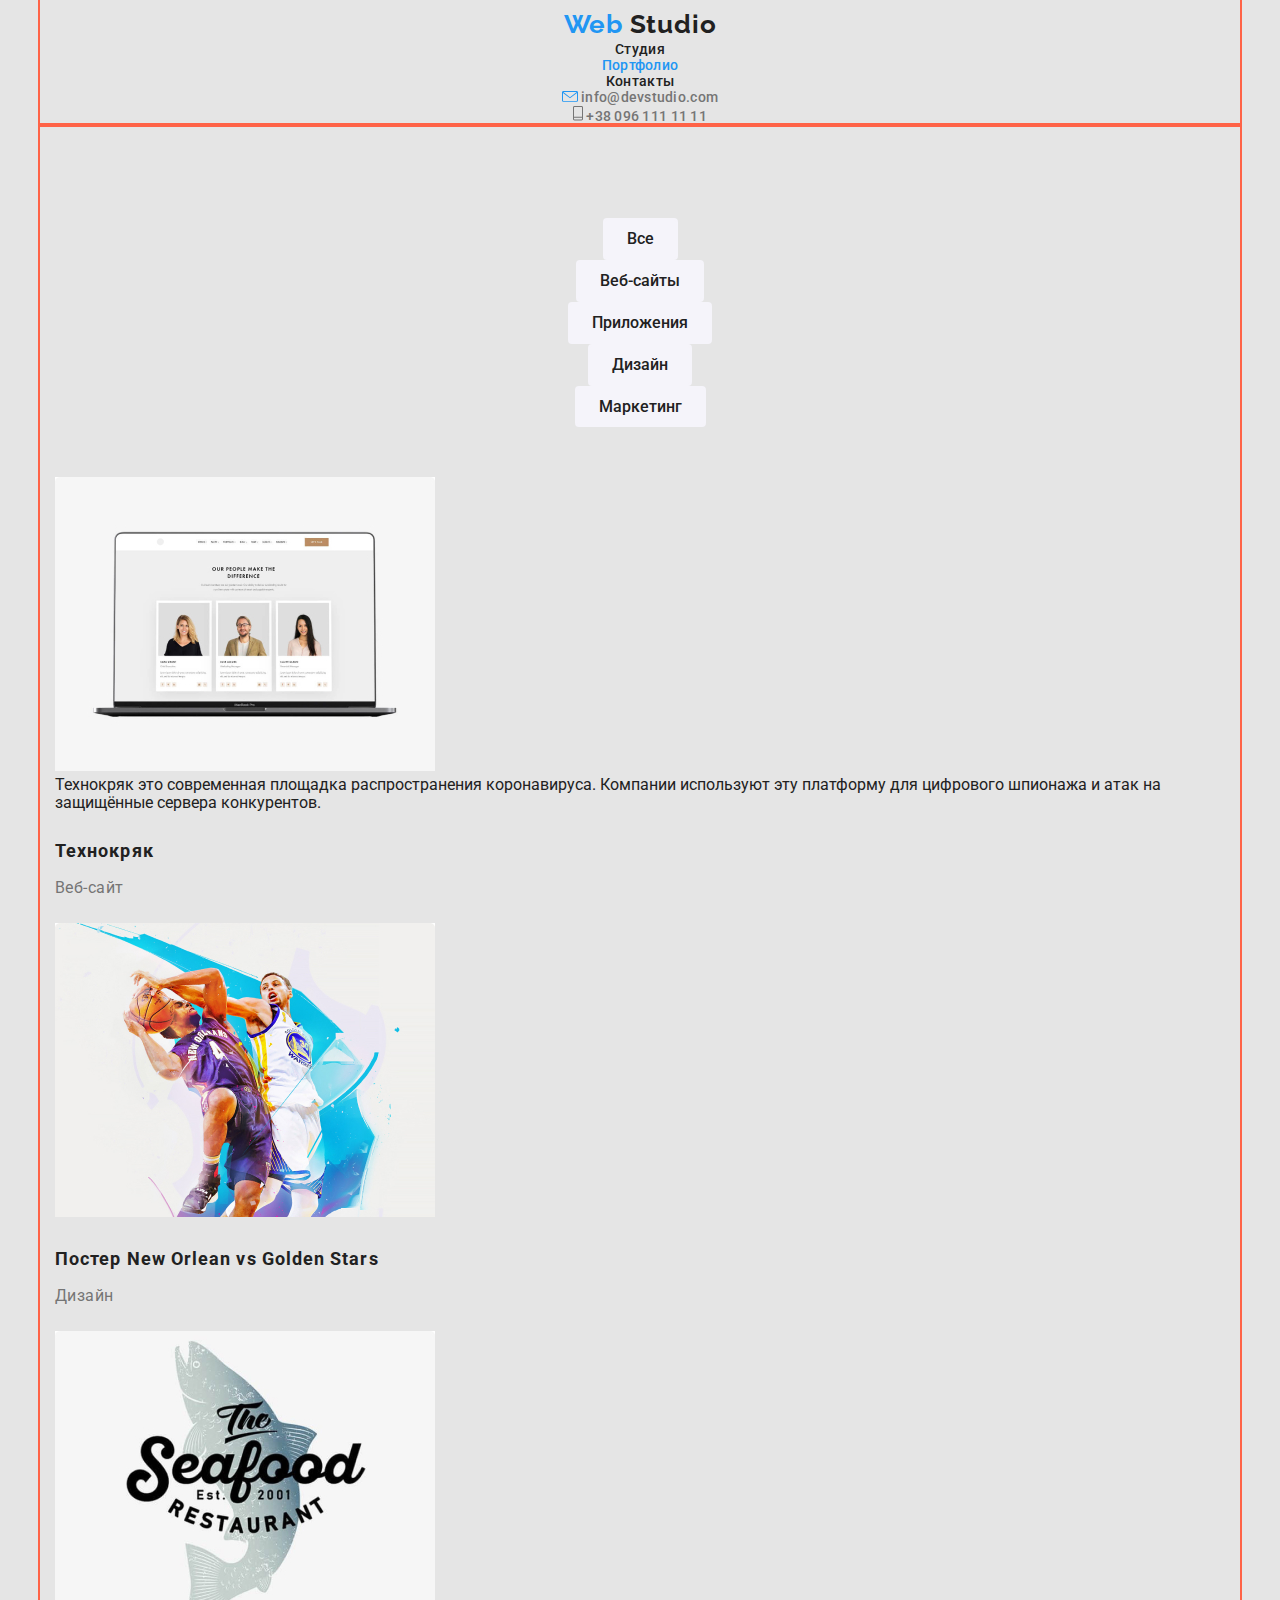
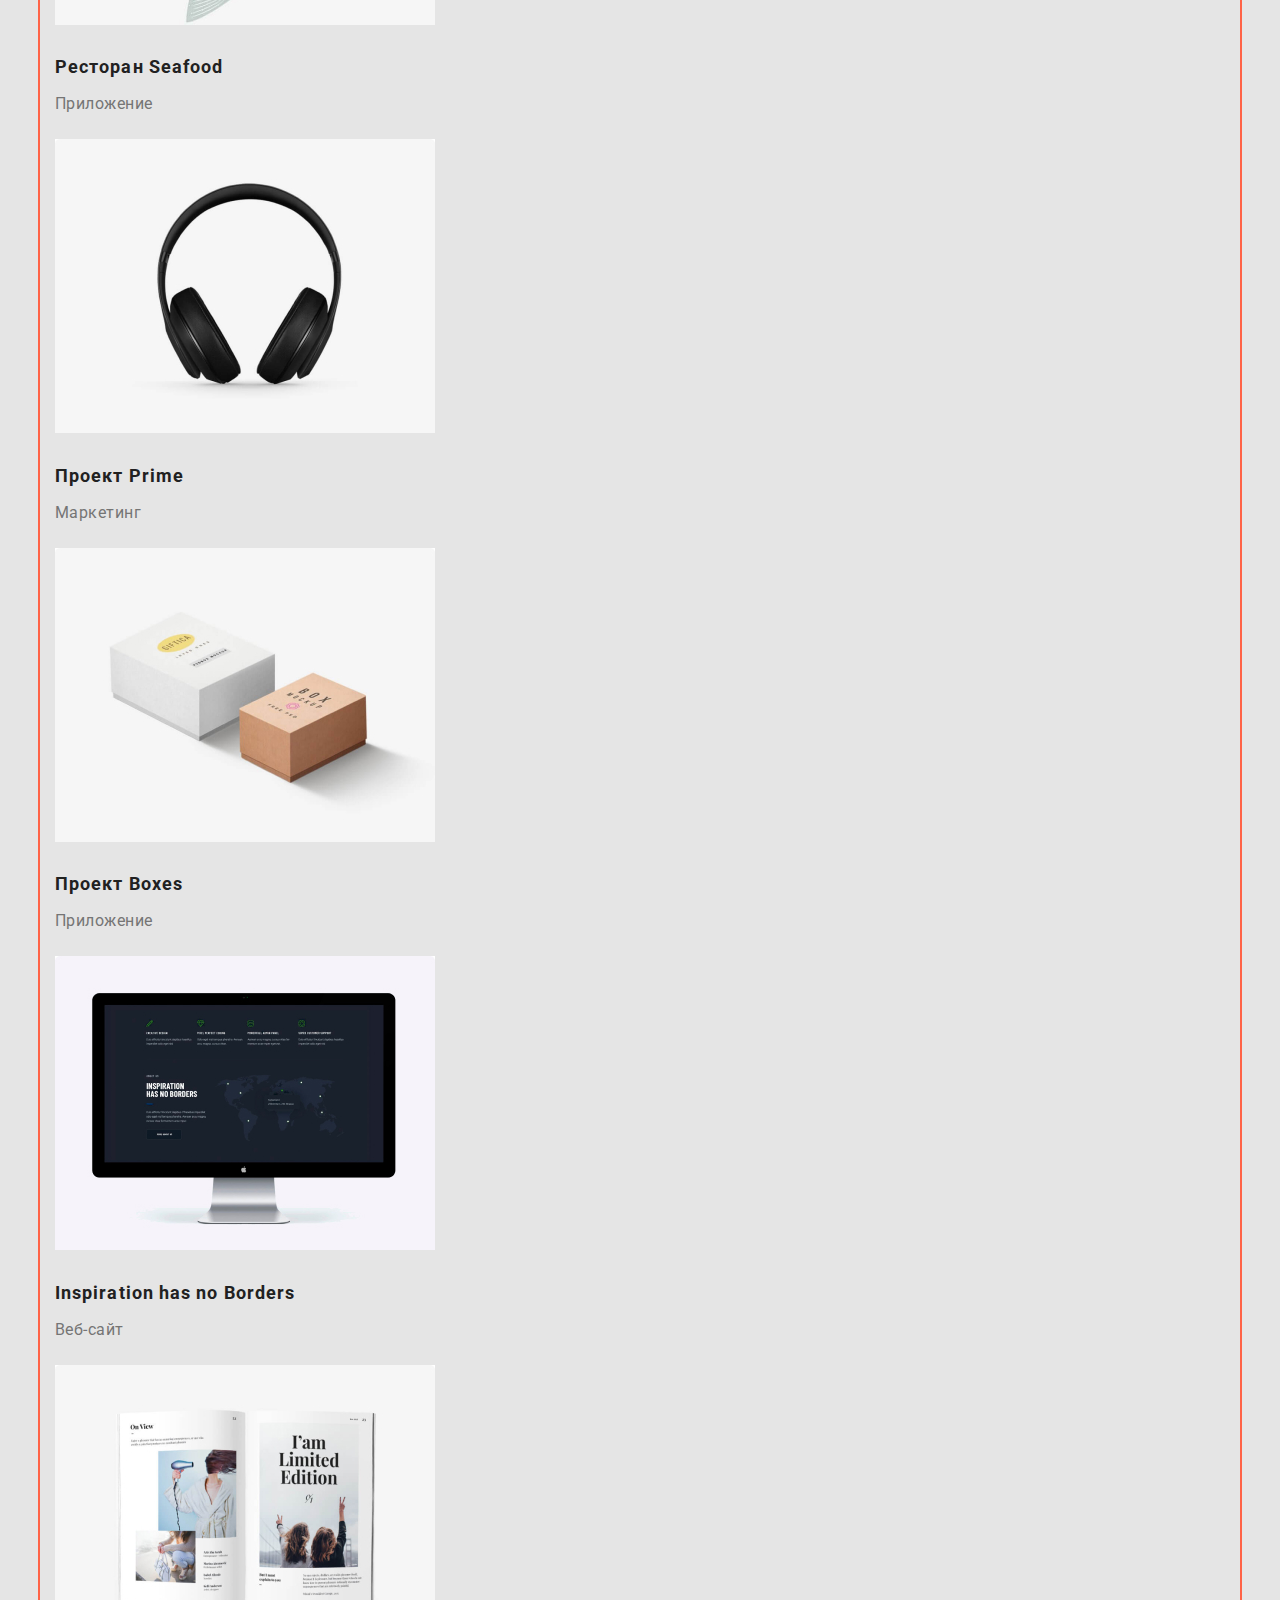
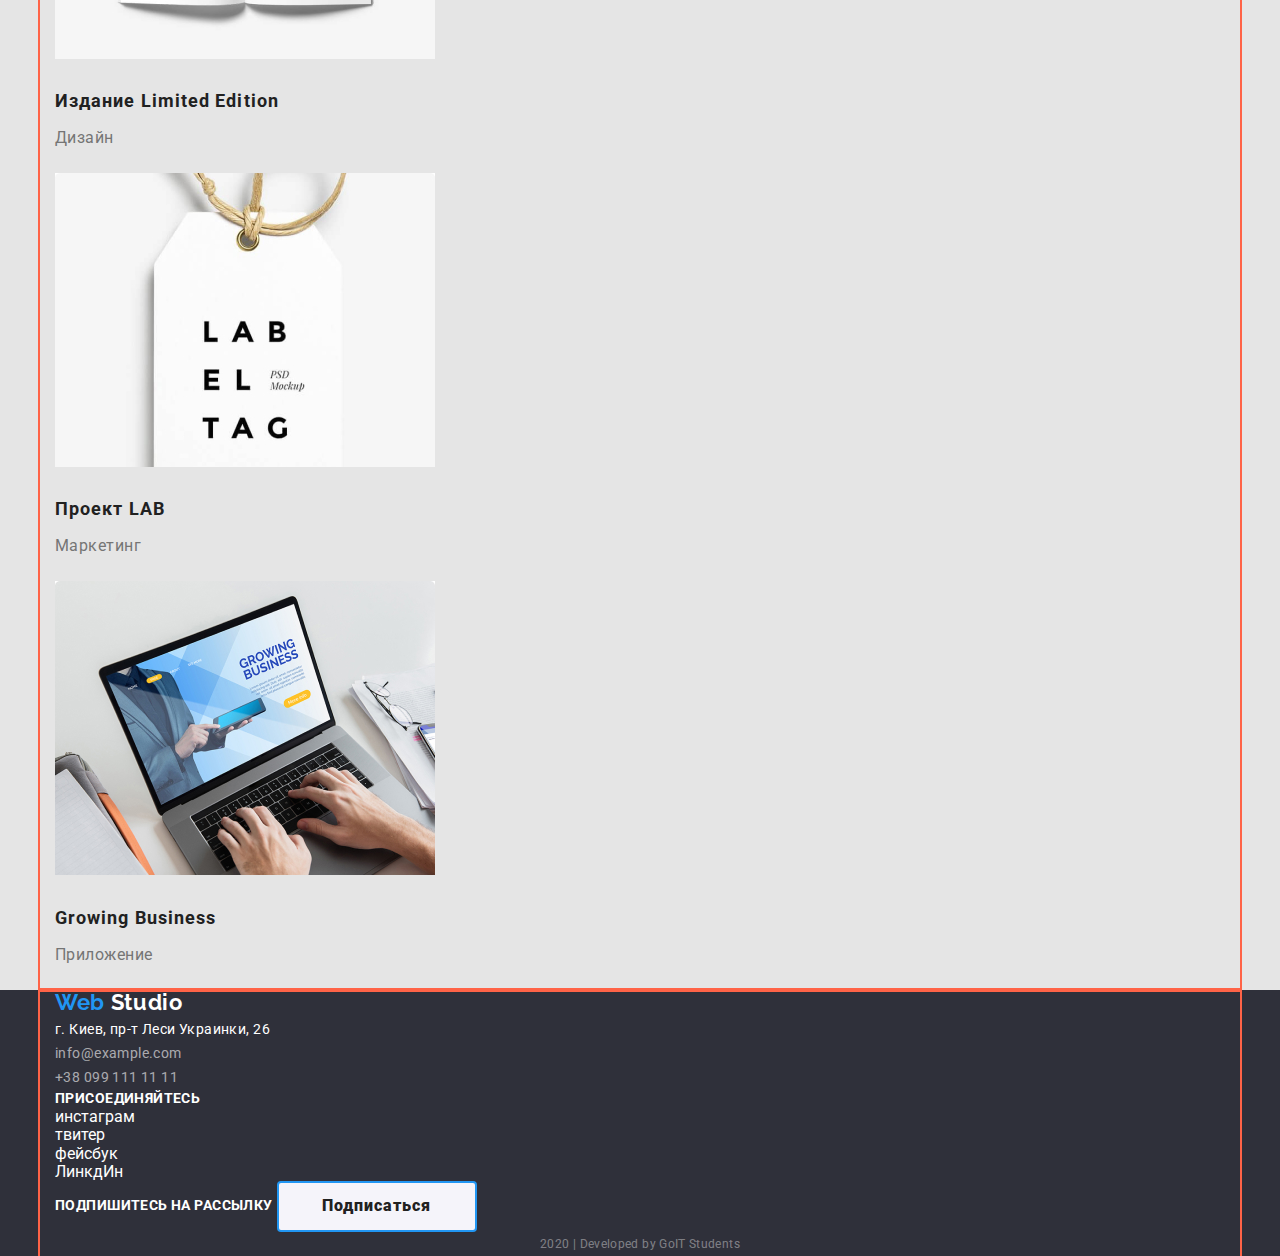
==== portfolio.html @ e2786490 "add old docs" ====
<!DOCTYPE html>
<html lang="ru">
<head>
    <meta charset="UTF-8">
    <meta name="viewport" content="width=device-width, initial-scale=1.0">
    <title>goit-markup-hw-02</title>
    <link href="https://fonts.googleapis.com/css2?family=Raleway:wght@400;700;900&family=Roboto:wght@500;700;900&display=swap" rel="stylesheet">
    <link rel="stylesheet" href="https://cdnjs.cloudflare.com/ajax/libs/modern-normalize/0.6.0/modern-normalize.min.css">
    <link rel="stylesheet" href="./css/common.css">
    
    <link rel="stylesheet" href="./css/portfolio.css">
</head>
<body>
    <!--header-->
    <header class="header">
        <div class="container">
            <nav>
                <a href="" class="nav-logo"> 
                    <span class="web">
                        Web
                    </span>
                    Studio 
                </a>
                <ul class="nav-item navigation">
                    <li><a href="./index.html" class="nav-link">Студия</a></li>
                    <li><a href="./portfolio.html" class="nav-link current">Портфолио</a></li>
                    <li><a href="" class="nav-link">Контакты</a></li>
                </ul>
            </nav>
            <ul class="nav-item contacts">
                <li>
                    <a href="mailto:info@devstudio.com" class="header-contacts nav-link">
                        <img src="./img/vector(envelope).svg" alt="конверт">
                        info@devstudio.com
                    </a>
                </li>
                <li>
                    <a href="tel:+380961111111" class="header-contacts nav-link">
                        <img src="./img/vector(phone).svg" alt="телефон">
                        +38 096 111 11 11
                    </a>
                </li>
            </ul>
        </div>    
    </header>

    <main class="main-container">
        <!-- project-title -->
        <section>
             <!-- hidden header -->

             <div class="container">
                <h1 class="main-header">Поиск проектов</h1>
                    <ul class="project-nav">
                        <li><button type="button" class="button-secondary">Все</button></li>
                        <li><button type="button" class="button-secondary">Веб-сайты</button></li>
                        <li><button type="button" class="button-secondary">Приложения</button></li>
                        <li><button type="button" class="button-secondary">Дизайн</button></li>
                        <li><button type="button" class="button-secondary">Маркетинг</button></li>
                    </ul>
            
            <!-- project-list -->
                <h2 class="project-list">Список проектов</h2>
                <ul>
                    <li>
                        <a href="#">
                            <img src="./img/portfolio/technokryak.jpg" alt="Технокряк вэб-сайт">
                            <p>
                                Технокряк это современная площадка распространения коронавируса. 
                                Компании используют эту платформу для цифрового шпионажа и атак на 
                                защищённые сервера конкурентов.
                            </p>
                            <h3 class="project-name">Технокряк</h3>
                            <p class="project-descriptoin">
                                Веб-сайт
                            </p>
                        </a>
                    </li>
                    <li>
                        <a href="#">
                            <img src="./img/portfolio/posterbasket.jpg" alt="Постер с баскетболистами">
                            
                            <h3 class="project-name">Постер 
                                <span lang="en">
                                    New Orlean vs Golden Stars
                                </span>
                            </h3>
                            <p class="project-descriptoin">
                                Дизайн
                            </p>
                        </a>
                    </li>
                    <li>
                        <a href="#">
                            <img src="./img/portfolio/seafoodrest.jpg" alt="Ресторан морской еды">
                            
                            <h3 class="project-name">Ресторан 
                                <span lang="en">
                                    Seafood
                                </span>
                            </h3>
                            <p class="project-descriptoin">
                                Приложение
                            </p>
                        </a>
                    </li>
                    <li>
                        <a href="#">
                            <img src="./img/portfolio/primeproject.jpg" alt="Наушники">
                            
                            <h3 class="project-name">Проект 
                                <span lang="en">
                                    Prime
                                </span>
                            </h3>
                            <p class="project-descriptoin">
                                Маркетинг
                            </p>
                        </a>
                    </li>
                    <li>
                        <a href="#">
                            <img src="./img/portfolio/projectboxes.jpg" alt="Коробки">
                            
                            <h3 class="project-name">Проект 
                                <span lang="en">
                                    Boxes
                                </span>
                            </h3>
                            <p class="project-descriptoin">
                                Приложение
                            </p>
                        </a>
                    </li>
                    <li>
                        <a href="#">
                            <img src="./img/portfolio/inspnoborders.jpg" alt="Монитор">
                            
                            <h3 class="project-name"> 
                                <span lang="en">
                                    Inspiration has no Borders
                                </span>
                            </h3>
                            <p class="project-descriptoin">
                                Веб-сайт
                            </p>
                        </a>
                    </li>
                    <li>
                        <a href="#">
                            <img src="./img/portfolio/limitededition.jpg" alt="Журнал">
                            
                            <h3 class="project-name"> 
                                Издание
                                <span lang="en">
                                    Limited Edition
                                </span>
                            </h3>
                            <p class="project-descriptoin">
                                Дизайн
                            </p>
                        </a>
                    </li>
                    <li>
                        <a href="#">
                            <img src="./img/portfolio/labproject.jpg" alt="Лейба">
                            
                            <h3 class="project-name"> 
                                Проект
                                <span lang="en">
                                    LAB
                                </span>
                            </h3>
                            <p class="project-descriptoin">
                                Маркетинг
                            </p>
                        </a>
                    </li>
                    <li>
                        <a href="#">
                            <img src="./img/portfolio/growingbuis.jpg" alt="Лейба">
                            
                            <h3 class="project-name"> 
                                <span lang="en">
                                    Growing Business
                                </span>
                            </h3>
                            <p class="project-descriptoin">
                                Приложение
                            </p>
                        </a>
                    </li>
                </ul>

            </section>
        </div>
    </main>

    <footer class="footer">

        <div class="container">
            <address class="address">
                <a href="" class="footer-logo">
                    <span class="web">
                        Web
                    </span>
                    Studio
                </a> <br>
                <span class="map-address">
                    г. Киев, пр-т Леси Украинки, 26
                </span> <br>
                <a href="mailto:info@example.com" class="contacts-address">info@example.com</a><br>
                <a href="tel:+380991111111" class="contacts-address">+38 099 111 11 11</a>
            </address>

            <b class="appeal">присоединяйтесь</b>
            
            <ul class="social-links">
                <li>
                    <a href="" class="footer-link" aria-label="ссылка на инстаграм">инстаграм</a>
                </li>
                <li>
                    <a href="" class="footer-link" aria-label="ссылка на твитер">твитер</a>
                </li>
                <li>
                    <a href="" class="footer-link" aria-label="ссылка на фейсбук">фейсбук</a>
                </li>
                <li>
                    <a href="" class="footer-link" aria-label="ссылка на ЛинкдИн">ЛинкдИн</a>
                </li>
            </ul>

            <b class="appeal">Подпишитесь на рассылку</b>

            <a href="" class="footer-button button">
                Подписаться
            </a>
            
            <p class="copyright">2020 | Developed by GoIT Students</p>
        </div>
    </footer>
</body>
</html>
---- css/common.css ----
/* Палитра */

:root {
    
    --primary-text-decoration: #212121;
    --secondary-text-color: #757575;
    --threatly-text-color: rgba(255, 255, 255, 0.6);
    --copyright-txt-color:rgba(255, 255, 255, 0.4);
    --title-text-decoration: #FFFFFF;

    --nav-bg-decoration: #FFFFFF;
    --hero-bg-decoration:rgba(47, 48, 58, 0.8);
    --main-bg-decoration:#E5E5E5;
    --team-bg-decoration:#F5F4FA;
    --footer-bg-decoration:#2F303A;
    --accent-color: #2196F3;

}

/* Общие значения */

a {
    color: var(--primary-text-decoration);
    text-decoration: none;
}

ul{
    margin: 0px;
    padding: 0px;
}

li {
    list-style: none;
}

body{
    background-color: var(--main-bg-decoration);
    font-family: 'Roboto', sans-serif;
    font-style: normal;
    font-weight: 400;
}

h1,h2,h3,p{
    margin: 0px;
    padding: 0px;
}

/* Задаем стиль Вэб Студио */

.nav-logo{
    font-family: 'Raleway', sans-serif;
    font-weight: 700;
    font-size: 26px;
    line-height: 1.19;
    letter-spacing: 0.03em;
}

.footer-logo{
    font-family: 'Raleway', sans-serif;
    font-weight: 700;
    font-size: 22px;
    line-height: 1.18;
    letter-spacing: 0.03em;
    color: var(--title-text-decoration);
}
.web{
    color: var(--accent-color);
}

/* Header */

.occupation .header{
    margin-bottom: 50px;
}

.header{
    
    font-size: 36px;
    line-height: 1.17;
    text-align: center;
    color: var(--primary-text-decoration);
}
.nav-item{
    font-weight: 500;
    font-size: 14px;
    line-height: 1.14;
    letter-spacing: 0.02em;
}

.header-contacts{
    color: var(--secondary-text-color);
}

.nav-item .current{
    color:var(--accent-color);
}

.nav-item .nav-link:hover,
.nav-item .nav-link:focus {
    color: var(--accent-color);
}

/* Футер */

.footer{
    background-color: var(--footer-bg-decoration);
}

.address{
    font-style: normal;
    font-size: 14px;
    line-height: 1.71;
    letter-spacing: 0.03em;
    color: var(--title-text-decoration);
}

.contacts-address{
    color: var(--threatly-text-color);
}

/* Ховер и фокус для соцсетей */
.social-links .footer-link:hover,
.social-links .footer-link:focus{
    color: var(--accent-color);
}

.footer-link{
    color: var(--title-text-decoration);
}

.copyright{
    color:var(--copyright-txt-color);
    font-size: 12px;
    line-height: 2;
    text-align: center;
    letter-spacing: 0.03em;

}

.appeal{
    font-size: 14px;
    line-height: 1.14;
    letter-spacing: 0.03em;
    text-transform: uppercase;
    color:var(--title-text-decoration);
}

.button{
    color:var(--primary-text-decoration);
    background-color: var(--team-bg-decoration);
    border: 2px solid var(--team-bg-decoration);
    
    font-weight: 900;
    font-size: 16px;
    line-height: 1.9;
    text-align: center;
    letter-spacing: 0.06em;  
}

.hero-button{
    display: inline-block;

    padding: 8px 30px;
    border-radius: 4px;
    vertical-align: middle;
    min-width: 200px;
}

.footer-button{
    display: inline-block;

    padding: 8px 43px;
    border: 2px solid var(--accent-color);
    border-radius: 4px;
    vertical-align: middle;
    min-width: 200px;
}

.button-secondary{
    display: inline-block;
    padding: 6px 22px;
    vertical-align: middle;
    min-width: 73px;

    color:var(--primary-text-decoration);
    background-color: var(--team-bg-decoration);
    border: 2px solid var(--team-bg-decoration);

    border-radius: 4px;
    font-weight: 500;
    font-size: 16px;
    line-height: 1.62;
}

.button:hover,
.button:focus{
    color: var(--title-text-decoration);
    background-color: var(--accent-color);
    border-color:  var(--accent-color);
}

.button-secondary:hover,
.button-secondary:focus{
    color: var(--title-text-decoration);
    background-color: var(--accent-color);
    border-color:  var(--accent-color);
}

/* Разметка */

.container{
    outline: 2px solid tomato;
    width: 1200px;
    padding-left: 15px;
    padding-right: 15px;
    margin-left: auto;
    margin-right: auto;
}
---- css/portfolio.css ----
.main-container{
    background-color: var(--main-bg-decoration);
}

.main-header,
.project-list{
    display: none;
}

.project-nav{
    padding-top: 93px;
    padding-bottom: 50px;

    text-align: center;
}

.project-button :hover,
.project-button :focus{
    color:var(--accent-color);
    
}

.project-name{
    margin-top: 20px;
    margin-bottom: 4px;

    font-weight: 700;
    font-size: 18px;
    line-height: 2;
    letter-spacing: 0.06em;
    color: var(--primary-text-decoration);
}

.project-descriptoin{
    padding-bottom: 20px;

    font-size: 16px;
    line-height: 30px;
    letter-spacing: 0.03em;
    color: var(--secondary-text-color);
}
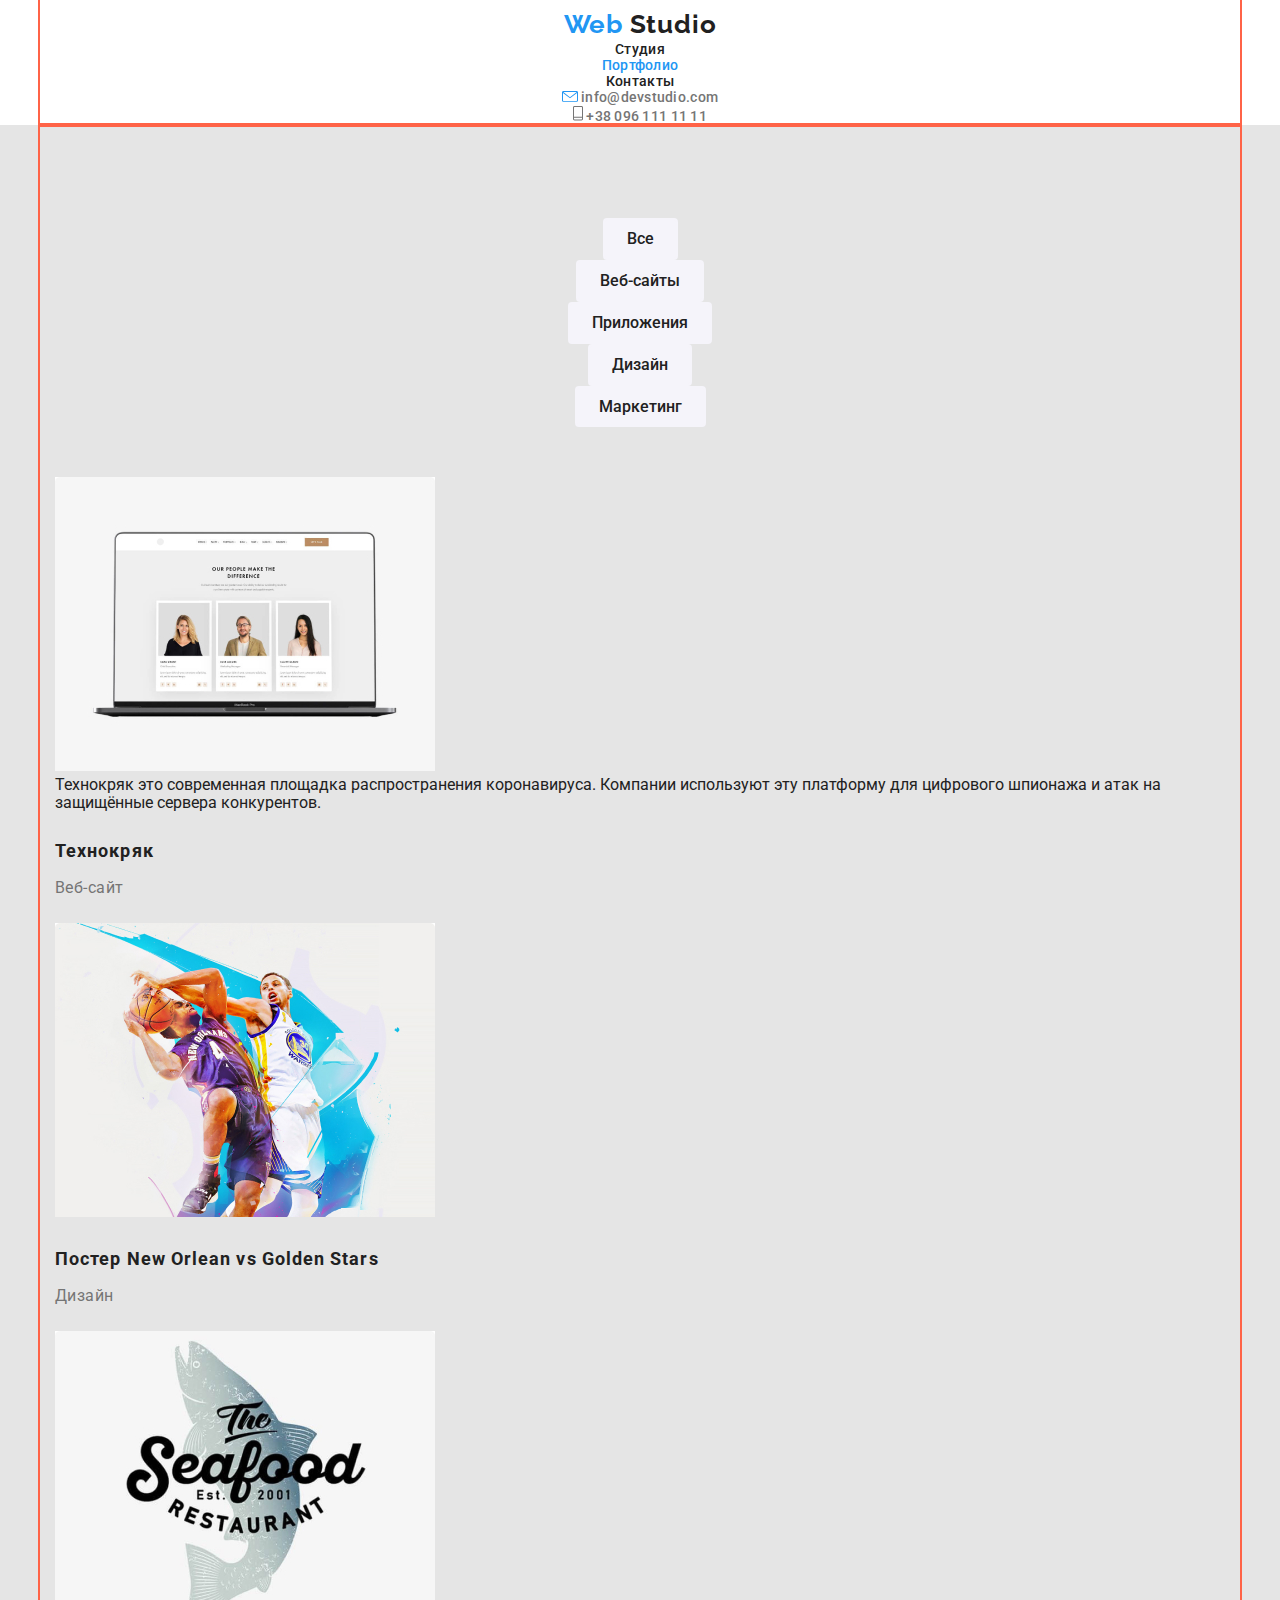
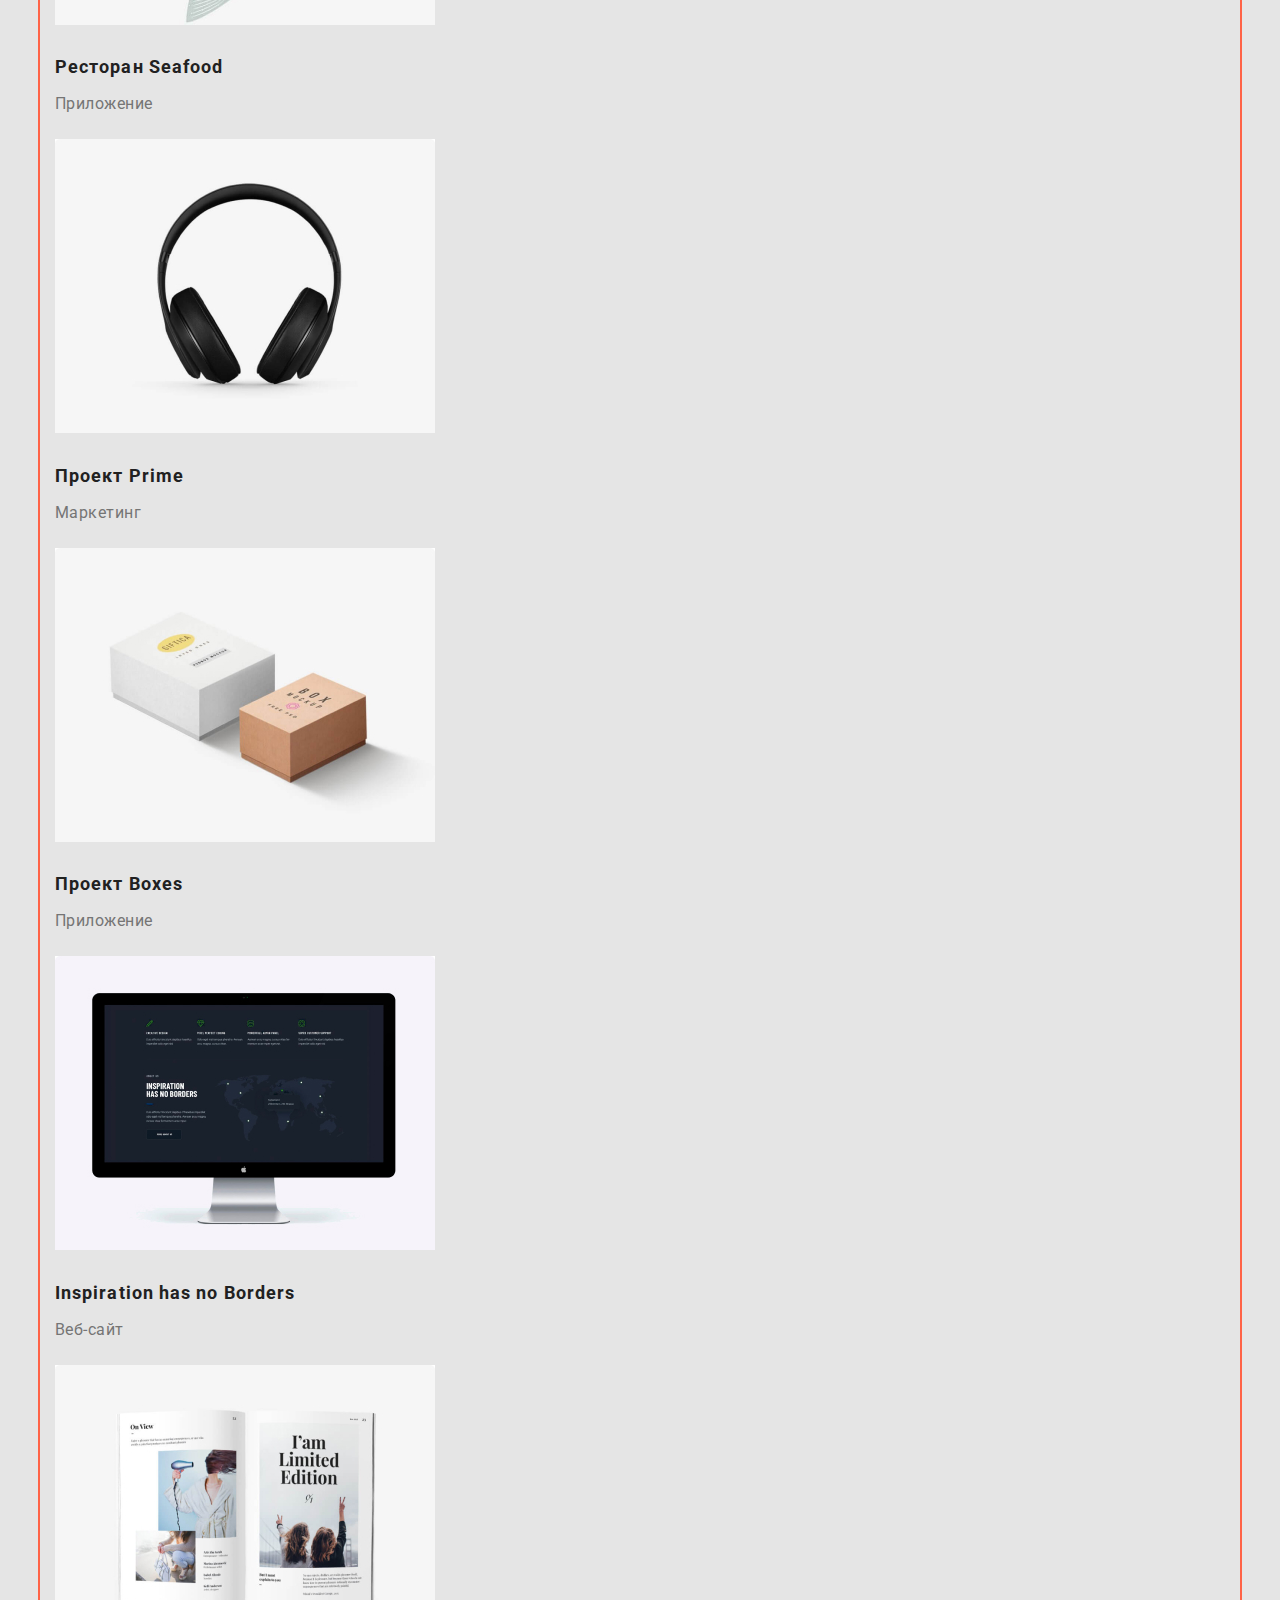
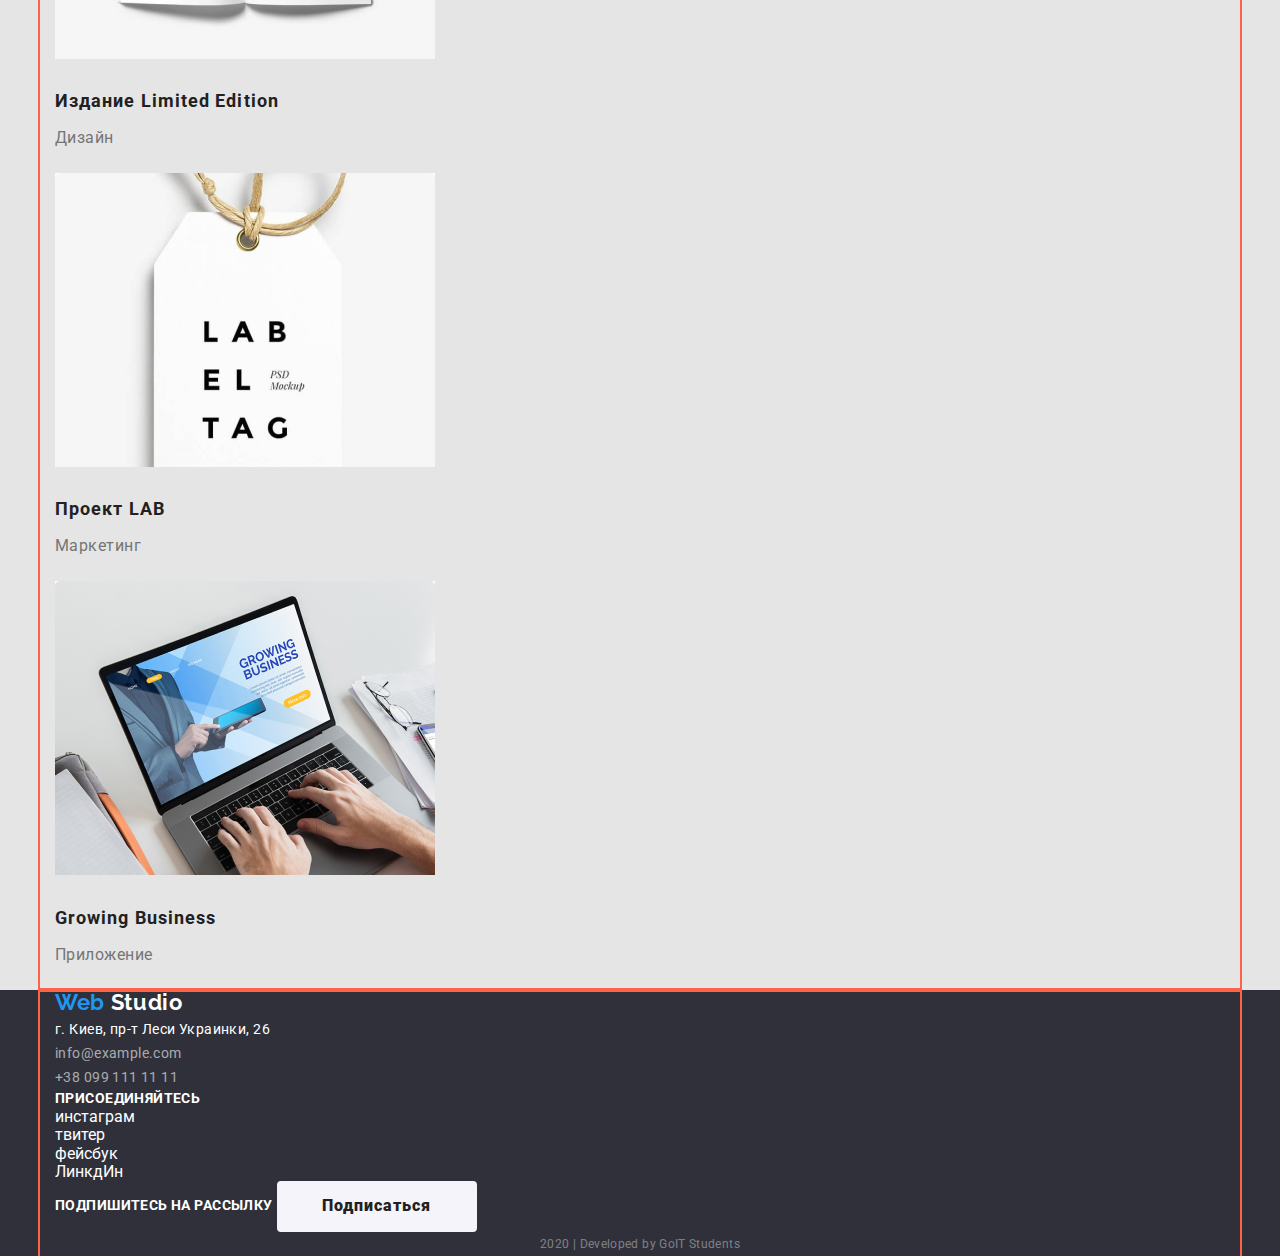
==== commit 124ff91b: "button fixed, color added" ====
--- a/portfolio.html
+++ b/portfolio.html
@@ -3,7 +3,7 @@
 <head>
     <meta charset="UTF-8">
     <meta name="viewport" content="width=device-width, initial-scale=1.0">
-    <title>goit-markup-hw-02</title>
+    <title>goit-markup-hw-03</title>
     <link href="https://fonts.googleapis.com/css2?family=Raleway:wght@400;700;900&family=Roboto:wght@500;700;900&display=swap" rel="stylesheet">
     <link rel="stylesheet" href="https://cdnjs.cloudflare.com/ajax/libs/modern-normalize/0.6.0/modern-normalize.min.css">
     <link rel="stylesheet" href="./css/common.css">
--- a/css/common.css
+++ b/css/common.css
@@ -79,6 +79,7 @@
     line-height: 1.17;
     text-align: center;
     color: var(--primary-text-decoration);
+    background-color: var(--title-text-decoration);
 }
 .nav-item{
     font-weight: 500;
@@ -170,7 +171,7 @@
     display: inline-block;
 
     padding: 8px 43px;
-    border: 2px solid var(--accent-color);
+    border: 2px solid var(--team-bg-decoration);
     border-radius: 4px;
     vertical-align: middle;
     min-width: 200px;
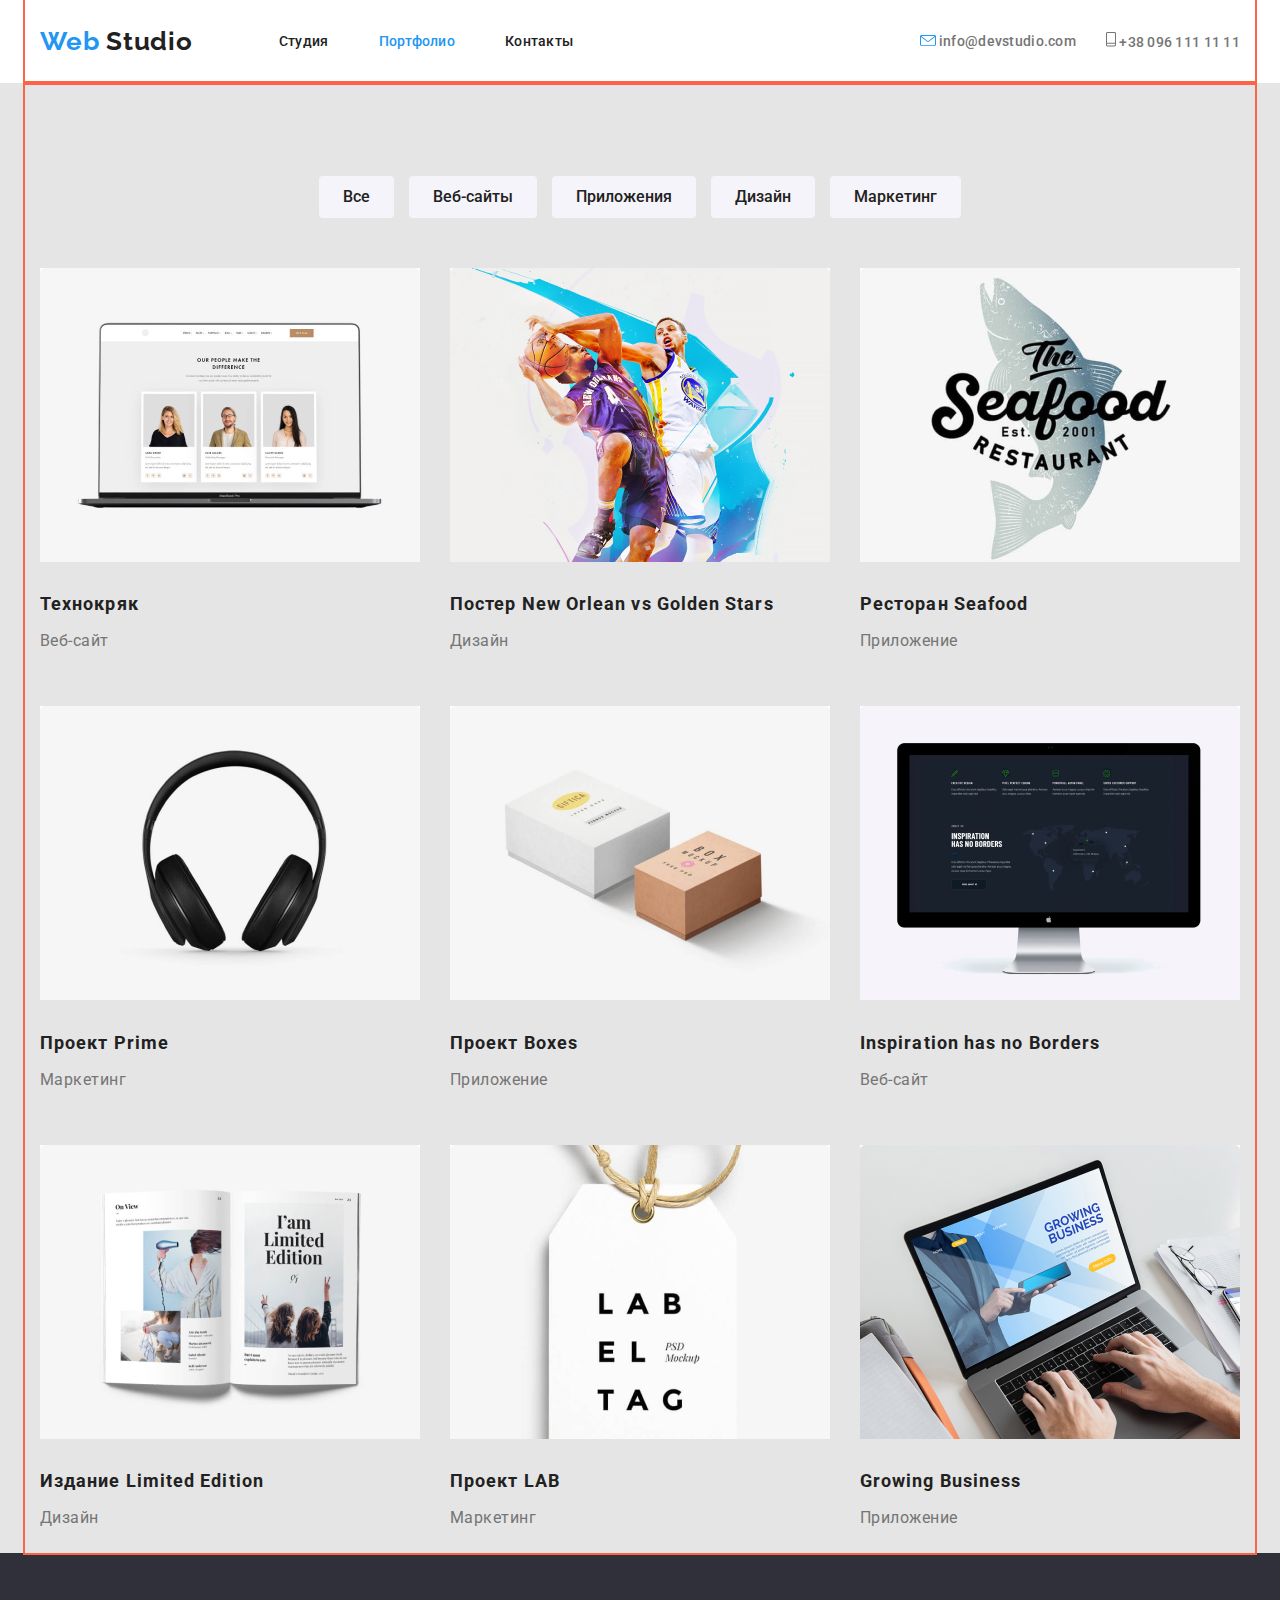
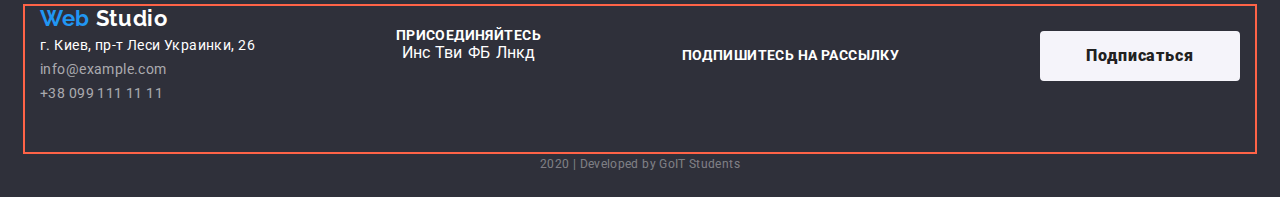
==== commit 54d178cc: "flex box added" ====
--- a/portfolio.html
+++ b/portfolio.html
@@ -13,35 +13,35 @@
 <body>
     <!--header-->
     <header class="header">
-        <div class="container">
-            <nav>
-                <a href="" class="nav-logo"> 
-                    <span class="web">
-                        Web
-                    </span>
-                    Studio 
-                </a>
-                <ul class="nav-item navigation">
-                    <li><a href="./index.html" class="nav-link">Студия</a></li>
-                    <li><a href="./portfolio.html" class="nav-link current">Портфолио</a></li>
-                    <li><a href="" class="nav-link">Контакты</a></li>
+        <div class="container header-container">
+            <a href="" class="nav-logo"> 
+                <span class="web">
+                    Web
+                </span>
+                Studio 
+            </a>
+            <nav class="navigation">
+                <ul class="nav-item">
+                    <li class="nav-li"><a href="./index.html" class="nav-link">Студия</a></li>
+                    <li class="nav-li"><a href="./portfolio.html" class="nav-link current">Портфолио</a></li>
+                    <li class="nav-li"><a href="" class="nav-link">Контакты</a></li>
                 </ul>
             </nav>
-            <ul class="nav-item contacts">
-                <li>
+            <ul class="contacts">
+                <li class="contacts-li">
                     <a href="mailto:info@devstudio.com" class="header-contacts nav-link">
                         <img src="./img/vector(envelope).svg" alt="конверт">
                         info@devstudio.com
                     </a>
                 </li>
-                <li>
+                <li class="contacts-li">
                     <a href="tel:+380961111111" class="header-contacts nav-link">
                         <img src="./img/vector(phone).svg" alt="телефон">
                         +38 096 111 11 11
                     </a>
                 </li>
             </ul>
-        </div>    
+        </div>
     </header>
 
     <main class="main-container">
@@ -52,20 +52,20 @@
              <div class="container">
                 <h1 class="main-header">Поиск проектов</h1>
                     <ul class="project-nav">
-                        <li><button type="button" class="button-secondary">Все</button></li>
-                        <li><button type="button" class="button-secondary">Веб-сайты</button></li>
-                        <li><button type="button" class="button-secondary">Приложения</button></li>
-                        <li><button type="button" class="button-secondary">Дизайн</button></li>
-                        <li><button type="button" class="button-secondary">Маркетинг</button></li>
+                        <li class="item"><button type="button" class="button-secondary">Все</button></li>
+                        <li class="item"><button type="button" class="button-secondary">Веб-сайты</button></li>
+                        <li class="item"><button type="button" class="button-secondary">Приложения</button></li>
+                        <li class="item"><button type="button" class="button-secondary">Дизайн</button></li>
+                        <li class="item"><button type="button" class="button-secondary">Маркетинг</button></li>
                     </ul>
             
             <!-- project-list -->
-                <h2 class="project-list">Список проектов</h2>
-                <ul>
-                    <li>
+                <h2 class="project-header">Список проектов</h2>
+                <ul class="project-list">
+                    <li class="project-item">
                         <a href="#">
                             <img src="./img/portfolio/technokryak.jpg" alt="Технокряк вэб-сайт">
-                            <p>
+                            <p class="tech-text">
                                 Технокряк это современная площадка распространения коронавируса. 
                                 Компании используют эту платформу для цифрового шпионажа и атак на 
                                 защищённые сервера конкурентов.
@@ -76,7 +76,7 @@
                             </p>
                         </a>
                     </li>
-                    <li>
+                    <li class="project-item">
                         <a href="#">
                             <img src="./img/portfolio/posterbasket.jpg" alt="Постер с баскетболистами">
                             
@@ -90,7 +90,7 @@
                             </p>
                         </a>
                     </li>
-                    <li>
+                    <li class="project-item">
                         <a href="#">
                             <img src="./img/portfolio/seafoodrest.jpg" alt="Ресторан морской еды">
                             
@@ -104,7 +104,7 @@
                             </p>
                         </a>
                     </li>
-                    <li>
+                    <li class="project-item">
                         <a href="#">
                             <img src="./img/portfolio/primeproject.jpg" alt="Наушники">
                             
@@ -118,7 +118,7 @@
                             </p>
                         </a>
                     </li>
-                    <li>
+                    <li class="project-item">
                         <a href="#">
                             <img src="./img/portfolio/projectboxes.jpg" alt="Коробки">
                             
@@ -132,7 +132,7 @@
                             </p>
                         </a>
                     </li>
-                    <li>
+                    <li class="project-item">
                         <a href="#">
                             <img src="./img/portfolio/inspnoborders.jpg" alt="Монитор">
                             
@@ -146,7 +146,7 @@
                             </p>
                         </a>
                     </li>
-                    <li>
+                    <li class="project-item">
                         <a href="#">
                             <img src="./img/portfolio/limitededition.jpg" alt="Журнал">
                             
@@ -161,7 +161,7 @@
                             </p>
                         </a>
                     </li>
-                    <li>
+                    <li class="project-item">
                         <a href="#">
                             <img src="./img/portfolio/labproject.jpg" alt="Лейба">
                             
@@ -176,7 +176,7 @@
                             </p>
                         </a>
                     </li>
-                    <li>
+                    <li class="project-item">
                         <a href="#">
                             <img src="./img/portfolio/growingbuis.jpg" alt="Лейба">
                             
@@ -212,23 +212,24 @@
                 <a href="mailto:info@example.com" class="contacts-address">info@example.com</a><br>
                 <a href="tel:+380991111111" class="contacts-address">+38 099 111 11 11</a>
             </address>
-
-            <b class="appeal">присоединяйтесь</b>
-            
-            <ul class="social-links">
-                <li>
-                    <a href="" class="footer-link" aria-label="ссылка на инстаграм">инстаграм</a>
-                </li>
-                <li>
-                    <a href="" class="footer-link" aria-label="ссылка на твитер">твитер</a>
-                </li>
-                <li>
-                    <a href="" class="footer-link" aria-label="ссылка на фейсбук">фейсбук</a>
-                </li>
-                <li>
-                    <a href="" class="footer-link" aria-label="ссылка на ЛинкдИн">ЛинкдИн</a>
-                </li>
-            </ul>
+            <div class="appeal-container">
+                <b class="appeal">присоединяйтесь</b>
+                
+                <ul class="social-links social-list">
+                    <li>
+                        <a href="" class="footer-link" aria-label="ссылка на инстаграм">Инс</a>
+                    </li>
+                    <li>
+                        <a href="" class="footer-link" aria-label="ссылка на твитер">Тви</a>
+                    </li>
+                    <li>
+                        <a href="" class="footer-link" aria-label="ссылка на фейсбук">ФБ</a>
+                    </li>
+                    <li>
+                        <a href="" class="footer-link" aria-label="ссылка на ЛинкдИн">Лнкд</a>
+                    </li>
+                </ul>
+            </div>
 
             <b class="appeal">Подпишитесь на рассылку</b>
 
@@ -236,8 +237,9 @@
                 Подписаться
             </a>
             
-            <p class="copyright">2020 | Developed by GoIT Students</p>
+            
         </div>
+        <p class="copyright">2020 | Developed by GoIT Students</p>
     </footer>
 </body>
 </html>--- a/css/common.css
+++ b/css/common.css
@@ -53,6 +53,7 @@
     font-size: 26px;
     line-height: 1.19;
     letter-spacing: 0.03em;
+    margin-right: 86px;
 }
 
 .footer-logo{
@@ -81,19 +82,54 @@
     color: var(--primary-text-decoration);
     background-color: var(--title-text-decoration);
 }
+
+.header-container{
+    display: flex;
+    align-items: center;
+    
+}
+
 .nav-item{
+    display: flex;
+
     font-weight: 500;
     font-size: 14px;
     line-height: 1.14;
     letter-spacing: 0.02em;
 }
 
+.nav-item .nav-li:not(:last-child){
+    margin-right: 50px;
+}
+
+.contacts{
+    display: flex;
+    align-items: center;
+    margin-left: auto;
+
+    font-weight: 500;
+    font-size: 14px;
+    line-height: 1.14;
+    letter-spacing: 0.02em;
+}
+
+.contacts-li + .contacts-li{
+    margin-left: 30px;
+}
+
 .header-contacts{
     color: var(--secondary-text-color);
 }
 
 .nav-item .current{
     color:var(--accent-color);
+}
+
+.nav-link{
+    display: block;
+
+    padding-top: 32px;
+    padding-bottom: 32px;
 }
 
 .nav-item .nav-link:hover,
@@ -105,9 +141,20 @@
 
 .footer{
     background-color: var(--footer-bg-decoration);
+    padding-top: 53px;
+    padding-bottom: 21px;
+}
+
+.footer .container{
+    display: flex;
+    align-items: center;
+    justify-content: space-between;
+    padding-bottom: 46px;
 }
 
 .address{
+    display: column;
+
     font-style: normal;
     font-size: 14px;
     line-height: 1.71;
@@ -123,6 +170,12 @@
 .social-links .footer-link:hover,
 .social-links .footer-link:focus{
     color: var(--accent-color);
+}
+
+.social-list{
+    display: flex;
+    justify-content: space-evenly;
+    margin-bottom: 24px;
 }
 
 .footer-link{
@@ -146,6 +199,10 @@
     color:var(--title-text-decoration);
 }
 
+.appeal-container{
+    display: column;
+}
+
 .button{
     color:var(--primary-text-decoration);
     background-color: var(--team-bg-decoration);
@@ -211,7 +268,7 @@
 
 .container{
     outline: 2px solid tomato;
-    width: 1200px;
+    width: 1230px;
     padding-left: 15px;
     padding-right: 15px;
     margin-left: auto;
--- a/css/portfolio.css
+++ b/css/portfolio.css
@@ -3,15 +3,43 @@
 }
 
 .main-header,
-.project-list{
+.project-header{
     display: none;
 }
 
 .project-nav{
+    display: flex;
+    justify-content: center;
+    
+    text-align: center;
+
     padding-top: 93px;
     padding-bottom: 50px;
+}
 
-    text-align: center;
+.item + .item{
+    margin-left: 15px;
+}
+
+.project-list{
+    display: flex;
+    flex-wrap: wrap;
+}
+
+.project-item{
+    width: 380px;
+}
+
+.project-item:not(:nth-child(3n)){
+    margin-right: 30px;
+}
+
+.project-item:not(:nth-last-child(-n+3)){
+    margin-bottom: 30px;
+}
+
+.tech-text{
+    display: none;
 }
 
 .project-button :hover,
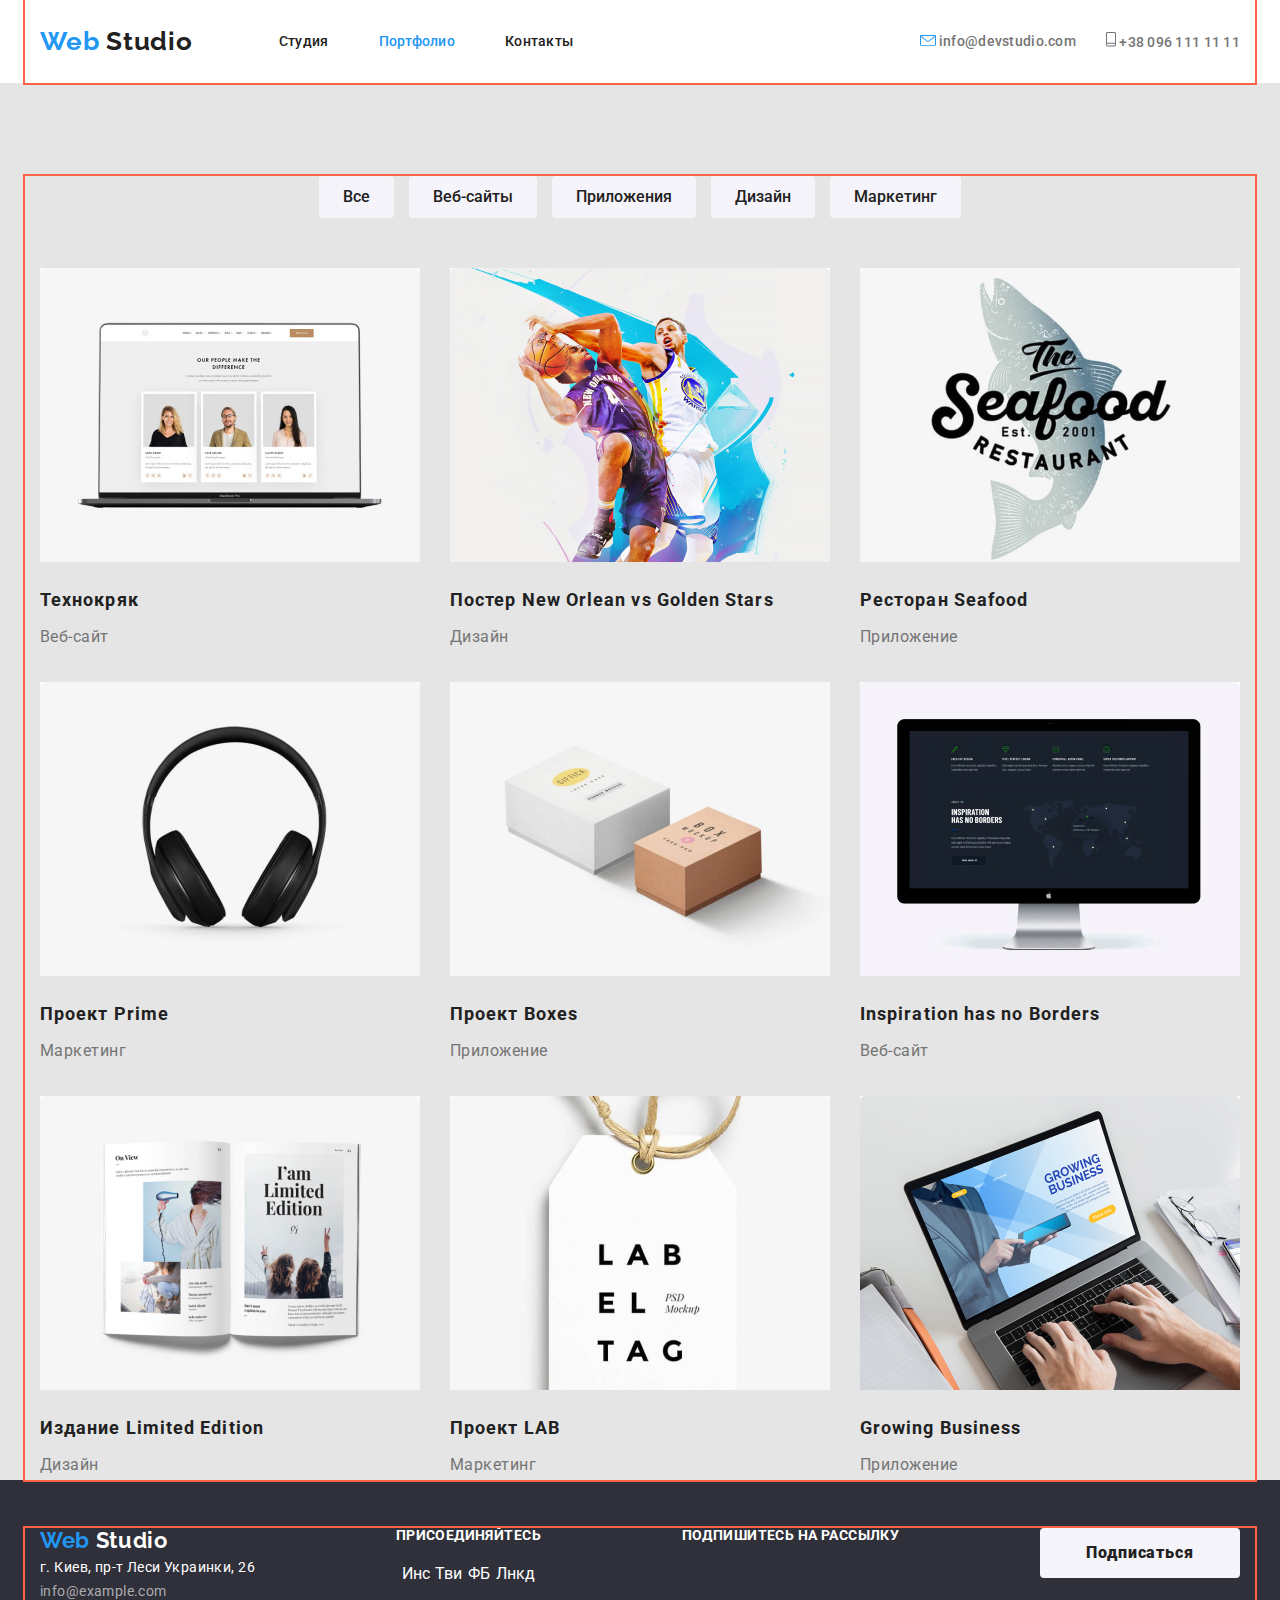
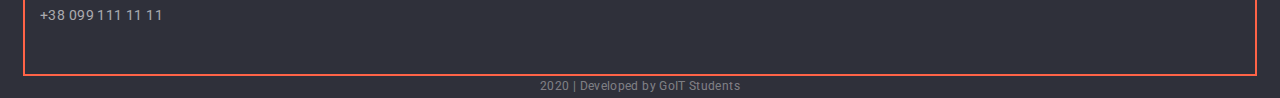
==== commit 9fbe357d: "added mentors correction" ====
--- a/portfolio.html
+++ b/portfolio.html
@@ -46,7 +46,7 @@
 
     <main class="main-container">
         <!-- project-title -->
-        <section>
+        <section class="section-container">
              <!-- hidden header -->
 
              <div class="container">
--- a/css/common.css
+++ b/css/common.css
@@ -57,6 +57,8 @@
 }
 
 .footer-logo{
+    margin-bottom: 10px;
+
     font-family: 'Raleway', sans-serif;
     font-weight: 700;
     font-size: 22px;
@@ -113,8 +115,8 @@
     letter-spacing: 0.02em;
 }
 
-.contacts-li + .contacts-li{
-    margin-left: 30px;
+.contacts-li:not(:last-child){
+    margin-right: 30px;
 }
 
 .header-contacts{
@@ -141,13 +143,12 @@
 
 .footer{
     background-color: var(--footer-bg-decoration);
-    padding-top: 53px;
-    padding-bottom: 21px;
+    padding-top: 48px;
 }
 
 .footer .container{
     display: flex;
-    align-items: center;
+    align-items: flex-start;
     justify-content: space-between;
     padding-bottom: 46px;
 }
@@ -162,8 +163,16 @@
     color: var(--title-text-decoration);
 }
 
+.map-address{
+    margin-bottom: 9px;
+}
+
 .contacts-address{
     color: var(--threatly-text-color);
+}
+
+.contacts-address:not(:last-child){
+    margin-bottom: 9px;
 }
 
 /* Ховер и фокус для соцсетей */
@@ -175,7 +184,6 @@
 .social-list{
     display: flex;
     justify-content: space-evenly;
-    margin-bottom: 24px;
 }
 
 .footer-link{
@@ -192,6 +200,9 @@
 }
 
 .appeal{
+    display: block;
+    margin-bottom: 21px;
+
     font-size: 14px;
     line-height: 1.14;
     letter-spacing: 0.03em;
@@ -216,12 +227,21 @@
 }
 
 .hero-button{
+    color: var(--title-text-decoration);
+    background-color: var(--accent-color);
+    border-color:  var(--accent-color);
+
     display: inline-block;
 
     padding: 8px 30px;
     border-radius: 4px;
     vertical-align: middle;
     min-width: 200px;
+    font-weight: 900;
+    font-size: 16px;
+    line-height: 1.9;
+    text-align: center;
+    letter-spacing: 0.06em;
 }
 
 .footer-button{
--- a/css/portfolio.css
+++ b/css/portfolio.css
@@ -1,3 +1,7 @@
+.section-container{
+    padding-top: 93px;
+}
+
 .main-container{
     background-color: var(--main-bg-decoration);
 }
@@ -13,12 +17,11 @@
     
     text-align: center;
 
-    padding-top: 93px;
-    padding-bottom: 50px;
+    margin-bottom: 50px;
 }
 
-.item + .item{
-    margin-left: 15px;
+.item:not(:last-child){
+    margin-right: 15px;
 }
 
 .project-list{
@@ -28,6 +31,11 @@
 
 .project-item{
     width: 380px;
+}
+
+.project-list img{
+    display: block;
+    margin-bottom: 20px;
 }
 
 .project-item:not(:nth-child(3n)){
@@ -49,7 +57,6 @@
 }
 
 .project-name{
-    margin-top: 20px;
     margin-bottom: 4px;
 
     font-weight: 700;
@@ -60,8 +67,6 @@
 }
 
 .project-descriptoin{
-    padding-bottom: 20px;
-
     font-size: 16px;
     line-height: 30px;
     letter-spacing: 0.03em;
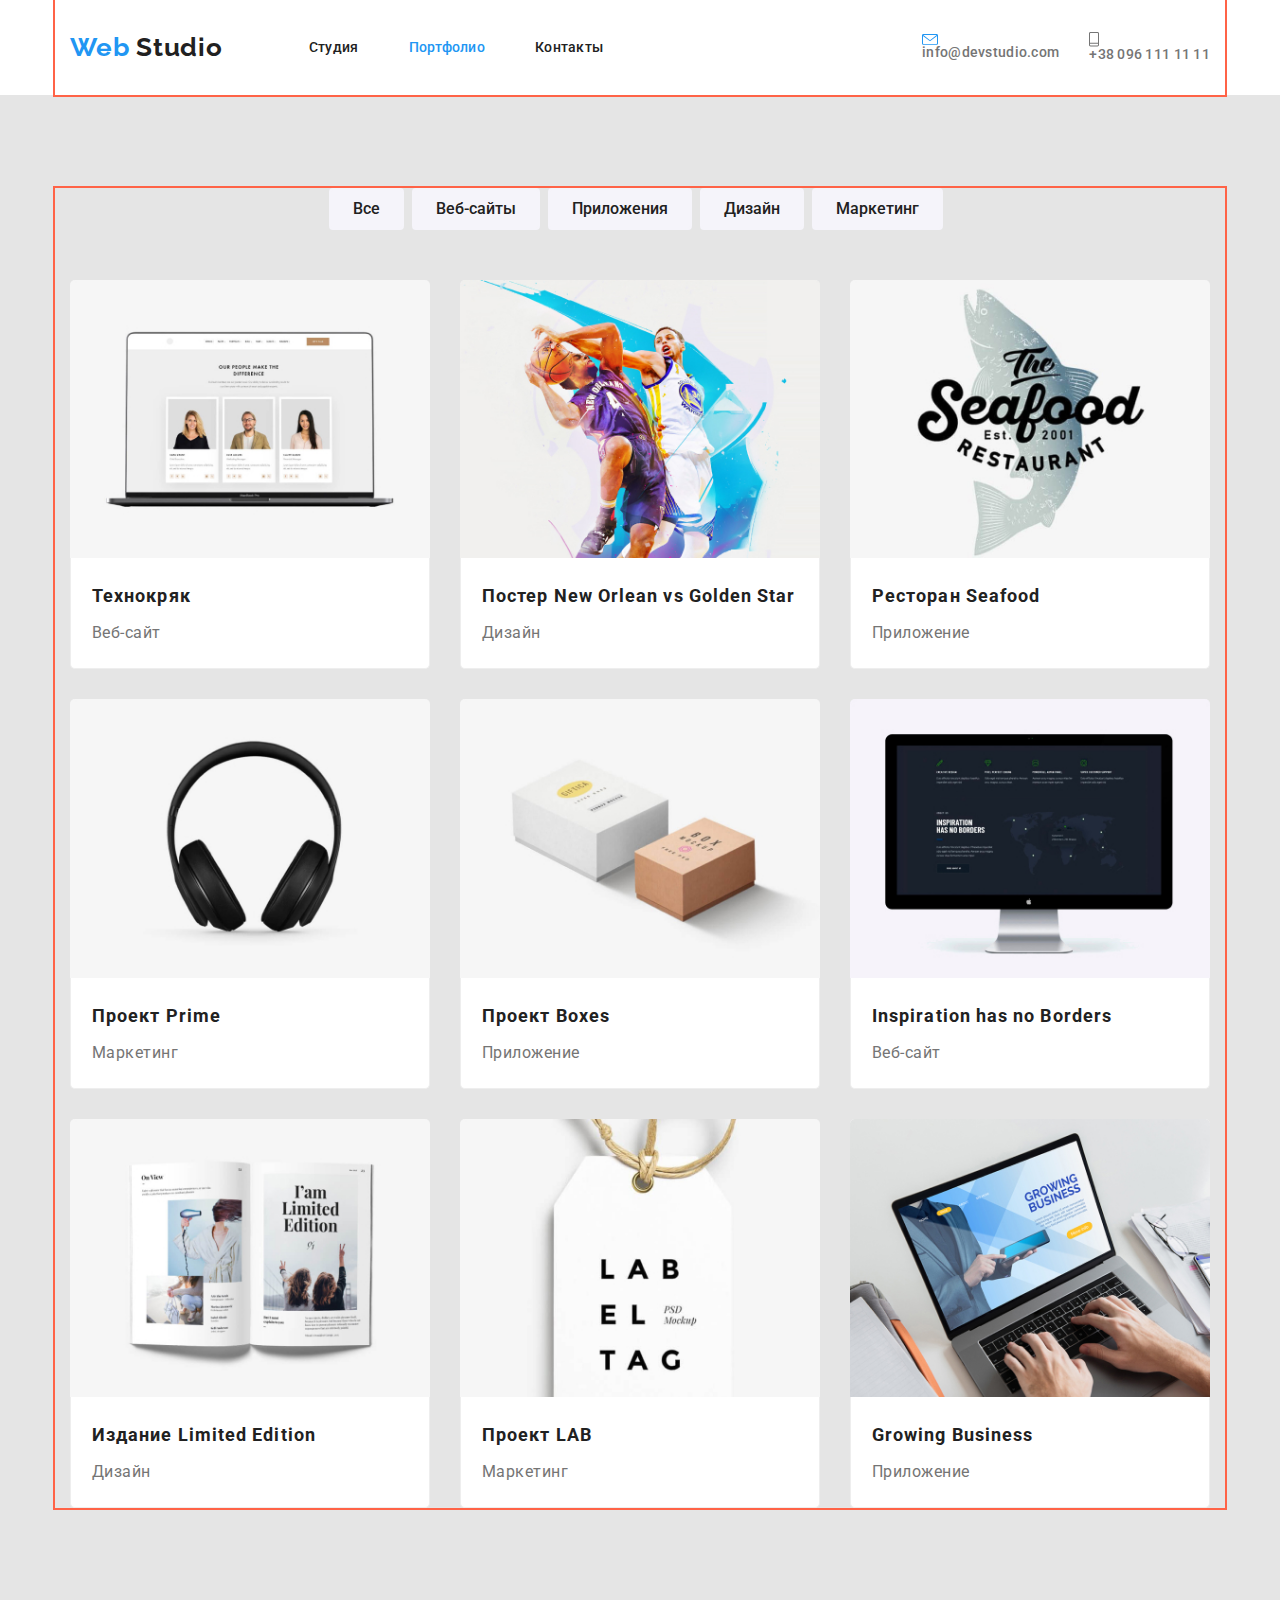
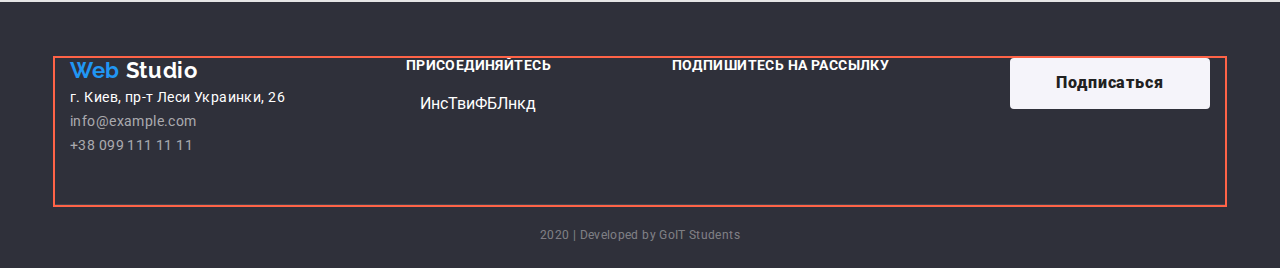
==== commit 8a8d4a95: "new version of mock up" ====
--- a/portfolio.html
+++ b/portfolio.html
@@ -64,130 +64,140 @@
                 <ul class="project-list">
                     <li class="project-item">
                         <a href="#">
-                            <img src="./img/portfolio/technokryak.jpg" alt="Технокряк вэб-сайт">
-                            <p class="tech-text">
-                                Технокряк это современная площадка распространения коронавируса. 
-                                Компании используют эту платформу для цифрового шпионажа и атак на 
-                                защищённые сервера конкурентов.
-                            </p>
-                            <h3 class="project-name">Технокряк</h3>
-                            <p class="project-descriptoin">
-                                Веб-сайт
-                            </p>
-                        </a>
-                    </li>
-                    <li class="project-item">
-                        <a href="#">
-                            <img src="./img/portfolio/posterbasket.jpg" alt="Постер с баскетболистами">
-                            
-                            <h3 class="project-name">Постер 
-                                <span lang="en">
-                                    New Orlean vs Golden Stars
-                                </span>
-                            </h3>
-                            <p class="project-descriptoin">
-                                Дизайн
-                            </p>
-                        </a>
-                    </li>
-                    <li class="project-item">
-                        <a href="#">
-                            <img src="./img/portfolio/seafoodrest.jpg" alt="Ресторан морской еды">
-                            
-                            <h3 class="project-name">Ресторан 
-                                <span lang="en">
-                                    Seafood
-                                </span>
-                            </h3>
-                            <p class="project-descriptoin">
-                                Приложение
-                            </p>
-                        </a>
-                    </li>
-                    <li class="project-item">
-                        <a href="#">
-                            <img src="./img/portfolio/primeproject.jpg" alt="Наушники">
-                            
-                            <h3 class="project-name">Проект 
-                                <span lang="en">
-                                    Prime
-                                </span>
-                            </h3>
-                            <p class="project-descriptoin">
-                                Маркетинг
-                            </p>
-                        </a>
-                    </li>
-                    <li class="project-item">
-                        <a href="#">
-                            <img src="./img/portfolio/projectboxes.jpg" alt="Коробки">
-                            
-                            <h3 class="project-name">Проект 
-                                <span lang="en">
-                                    Boxes
-                                </span>
-                            </h3>
-                            <p class="project-descriptoin">
-                                Приложение
-                            </p>
-                        </a>
-                    </li>
-                    <li class="project-item">
-                        <a href="#">
-                            <img src="./img/portfolio/inspnoborders.jpg" alt="Монитор">
-                            
-                            <h3 class="project-name"> 
-                                <span lang="en">
-                                    Inspiration has no Borders
-                                </span>
-                            </h3>
-                            <p class="project-descriptoin">
-                                Веб-сайт
-                            </p>
-                        </a>
-                    </li>
-                    <li class="project-item">
-                        <a href="#">
-                            <img src="./img/portfolio/limitededition.jpg" alt="Журнал">
-                            
-                            <h3 class="project-name"> 
-                                Издание
-                                <span lang="en">
-                                    Limited Edition
-                                </span>
-                            </h3>
-                            <p class="project-descriptoin">
-                                Дизайн
-                            </p>
-                        </a>
-                    </li>
-                    <li class="project-item">
-                        <a href="#">
-                            <img src="./img/portfolio/labproject.jpg" alt="Лейба">
-                            
-                            <h3 class="project-name"> 
-                                Проект
-                                <span lang="en">
-                                    LAB
-                                </span>
-                            </h3>
-                            <p class="project-descriptoin">
-                                Маркетинг
-                            </p>
-                        </a>
-                    </li>
-                    <li class="project-item">
-                        <a href="#">
-                            <img src="./img/portfolio/growingbuis.jpg" alt="Лейба">
-                            
-                            <h3 class="project-name"> 
-                                <span lang="en">
-                                    Growing Business
-                                </span>
-                            </h3>
-                            <p class="project-descriptoin">
-                                Приложение
-                            </p>
+                            <img src="./img/portfolio/technokryak.jpg" alt="Технокряк вэб-сайт" width="370" height="294">
+                            <div class="project-card">
+                                <p class="tech-text">
+                                    Технокряк это современная площадка распространения коронавируса. 
+                                    Компании используют эту платформу для цифрового шпионажа и атак на 
+                                    защищённые сервера конкурентов.
+                                </p>
+                                <h3 class="project-name">Технокряк</h3>
+                                <p class="project-descriptoin">
+                                    Веб-сайт
+                                </p>
+                            </div>
+                        </a>
+                    </li>
+                    <li class="project-item">
+                        <a href="#">
+                            <img src="./img/portfolio/posterbasket.jpg" alt="Постер с баскетболистами" width="370" height="294">
+                            <div class="project-card">
+                                <h3 class="project-name">Постер 
+                                    <span lang="en">
+                                        New Orlean vs Golden Star
+                                    </span>
+                                </h3>
+                                <p class="project-descriptoin">
+                                    Дизайн
+                                </p>
+                            </div>
+                        </a>
+                    </li>
+                    <li class="project-item">
+                        <a href="#">
+                            <img src="./img/portfolio/seafoodrest.jpg" alt="Ресторан морской еды" width="370" height="294">
+                            <div class="project-card">
+                                <h3 class="project-name">Ресторан 
+                                    <span lang="en">
+                                        Seafood
+                                    </span>
+                                </h3>
+                                <p class="project-descriptoin">
+                                    Приложение
+                                </p>
+                            </div>
+                        </a>
+                    </li>
+                    <li class="project-item">
+                        <a href="#">
+                            <img src="./img/portfolio/primeproject.jpg" alt="Наушники" width="370" height="294">
+                            <div class="project-card">
+                                <h3 class="project-name">Проект 
+                                    <span lang="en">
+                                        Prime
+                                    </span>
+                                </h3>
+                                <p class="project-descriptoin">
+                                    Маркетинг
+                                </p>
+                            </div>
+                        </a>
+                    </li>
+                    <li class="project-item">
+                        <a href="#">
+                            <img src="./img/portfolio/projectboxes.jpg" alt="Коробки" width="370" height="294">
+                            <div class="project-card">
+                                <h3 class="project-name">Проект 
+                                    <span lang="en">
+                                        Boxes
+                                    </span>
+                                </h3>
+                                <p class="project-descriptoin">
+                                    Приложение
+                                </p>
+                            </div>
+                        </a>
+                    </li>
+                    <li class="project-item">
+                        <a href="#">
+                            <img src="./img/portfolio/inspnoborders.jpg" alt="Монитор" width="370" height="294">
+                            <div class="project-card">
+                                <h3 class="project-name"> 
+                                    <span lang="en">
+                                        Inspiration has no Borders
+                                    </span>
+                                </h3>
+                                <p class="project-descriptoin">
+                                    Веб-сайт
+                                </p>
+                            </div>
+                        </a>
+                    </li>
+                    <li class="project-item">
+                        <a href="#">
+                            <img src="./img/portfolio/limitededition.jpg" alt="Журнал" width="370" height="294">
+                            <div class="project-card">
+                                <h3 class="project-name"> 
+                                    Издание
+                                    <span lang="en">
+                                        Limited Edition
+                                    </span>
+                                </h3>
+                                <p class="project-descriptoin">
+                                    Дизайн
+                                </p>
+                            </div>
+                        </a>
+                    </li>
+                    <li class="project-item">
+                        <a href="#">
+                            <img src="./img/portfolio/labproject.jpg" alt="Лейба" width="370" height="294">
+                            <div class="project-card">
+                                <h3 class="project-name"> 
+                                    Проект
+                                    <span lang="en">
+                                        LAB
+                                    </span>
+                                </h3>
+                                <p class="project-descriptoin">
+                                    Маркетинг
+                                </p>
+                            </div>
+                        </a>
+                    </li>
+                    <li class="project-item">
+                        <a href="#">
+                            <img src="./img/portfolio/growingbuis.jpg" alt="Лейба" width="370" height="294">
+                            <div class="project-card">
+                                <h3 class="project-name"> 
+                                    <span lang="en">
+                                        Growing Business
+                                    </span>
+                                </h3>
+                                <p class="project-descriptoin">
+                                    Приложение
+                                </p>
+                            </div>
                         </a>
                     </li>
                 </ul>
--- a/css/common.css
+++ b/css/common.css
@@ -31,10 +31,11 @@
 
 li {
     list-style: none;
+    
 }
 
 body{
-    background-color: var(--main-bg-decoration);
+    background-color: var(--nav-bg-decoration);
     font-family: 'Roboto', sans-serif;
     font-style: normal;
     font-weight: 400;
@@ -43,6 +44,12 @@
 h1,h2,h3,p{
     margin: 0px;
     padding: 0px;
+}
+
+img {
+    display: block;
+    max-width: 100%;
+    height: auto;
 }
 
 /* Задаем стиль Вэб Студио */
@@ -143,7 +150,7 @@
 
 .footer{
     background-color: var(--footer-bg-decoration);
-    padding-top: 48px;
+    padding-top: 56px;
 }
 
 .footer .container{
@@ -183,14 +190,31 @@
 
 .social-list{
     display: flex;
-    justify-content: space-evenly;
+    justify-content: center;
+}
+
+.social-list .social-pics{
+    width: calc(100%-120px) / 4;
+}
+
+.social-list .social-pics:not(:last-child){
+    margin-right: 40px;
 }
 
 .footer-link{
     color: var(--title-text-decoration);
 }
 
+.footer .container{
+    border-bottom: 1px solid rgba(255, 255, 255, 0.1);
+}
+
 .copyright{
+    display: block;
+    padding-top: 18px;
+    padding-bottom: 21px;
+    
+
     color:var(--copyright-txt-color);
     font-size: 12px;
     line-height: 2;
@@ -288,7 +312,7 @@
 
 .container{
     outline: 2px solid tomato;
-    width: 1230px;
+    width: 1170px;
     padding-left: 15px;
     padding-right: 15px;
     margin-left: auto;
--- a/css/portfolio.css
+++ b/css/portfolio.css
@@ -1,5 +1,6 @@
 .section-container{
     padding-top: 93px;
+    padding-bottom: 94px;
 }
 
 .main-container{
@@ -14,37 +15,52 @@
 .project-nav{
     display: flex;
     justify-content: center;
-    
     text-align: center;
 
     margin-bottom: 50px;
 }
 
-.item:not(:last-child){
-    margin-right: 15px;
+.project-nav .item{
+    margin-right: 8px;
 }
 
 .project-list{
     display: flex;
     flex-wrap: wrap;
+    
+}
+
+.project-card{
+border-right: 1px solid #eeeeee;
+border-bottom: 1px solid #eeeeee;
+border-left: 1px solid #eeeeee;
+background-color: #ffffff;;
+
+border-bottom-left-radius: 5px;
+border-bottom-right-radius: 5px;
+
+/* ПАДДИНГ 24ПИКСЕЛЯ НЕ ПОМЕЩАЕТСЯ */
+padding: 20px 21px;
 }
 
 .project-item{
-    width: 380px;
-}
-
-.project-list img{
-    display: block;
-    margin-bottom: 20px;
+    width: calc((100% - 60px) / 3);
+    overflow: hidden;
+    border-top-left-radius: 5px;
+    border-top-right-radius: 5px;
 }
 
 .project-item:not(:nth-child(3n)){
     margin-right: 30px;
 }
 
-.project-item:not(:nth-last-child(-n+3)){
+.project-item:not(:nth-last-child(-n + 3)) {
     margin-bottom: 30px;
 }
+
+/* .project-list img{
+    margin-bottom: 20px;
+} */
 
 .tech-text{
     display: none;
